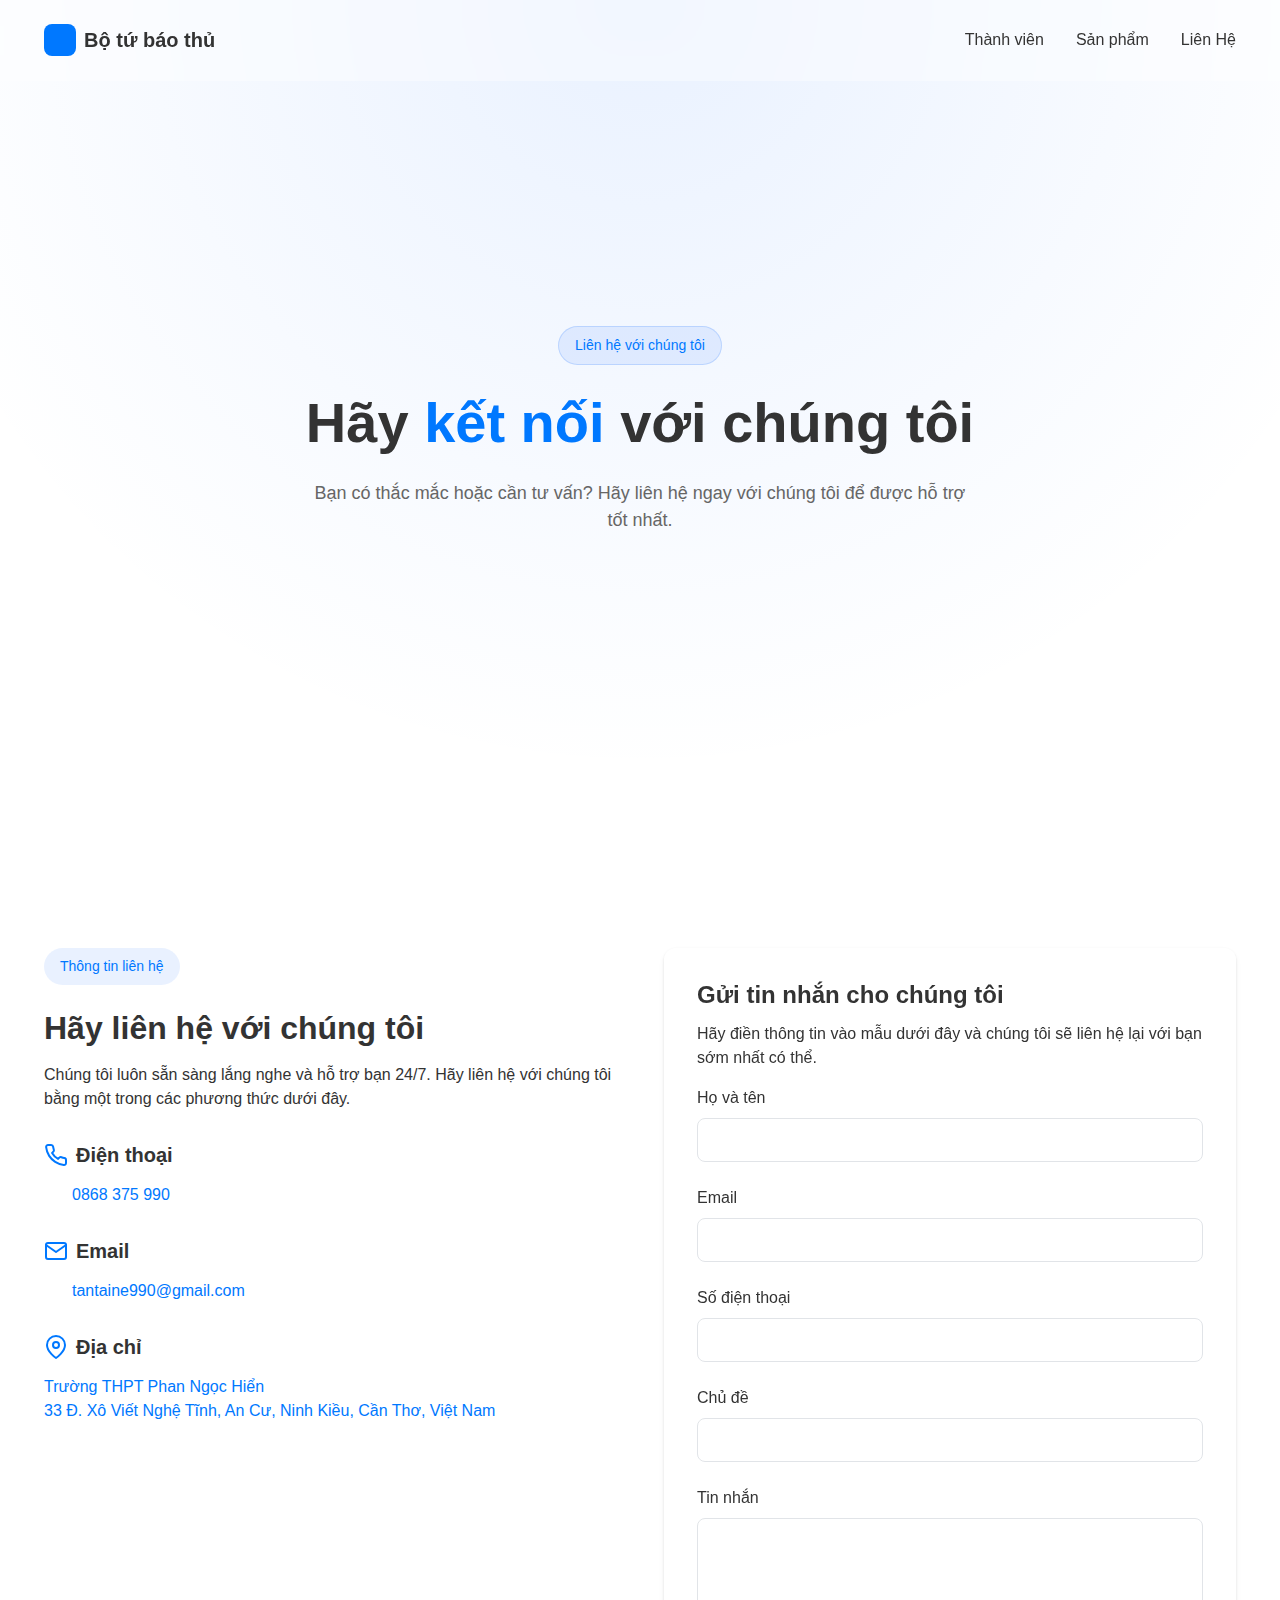
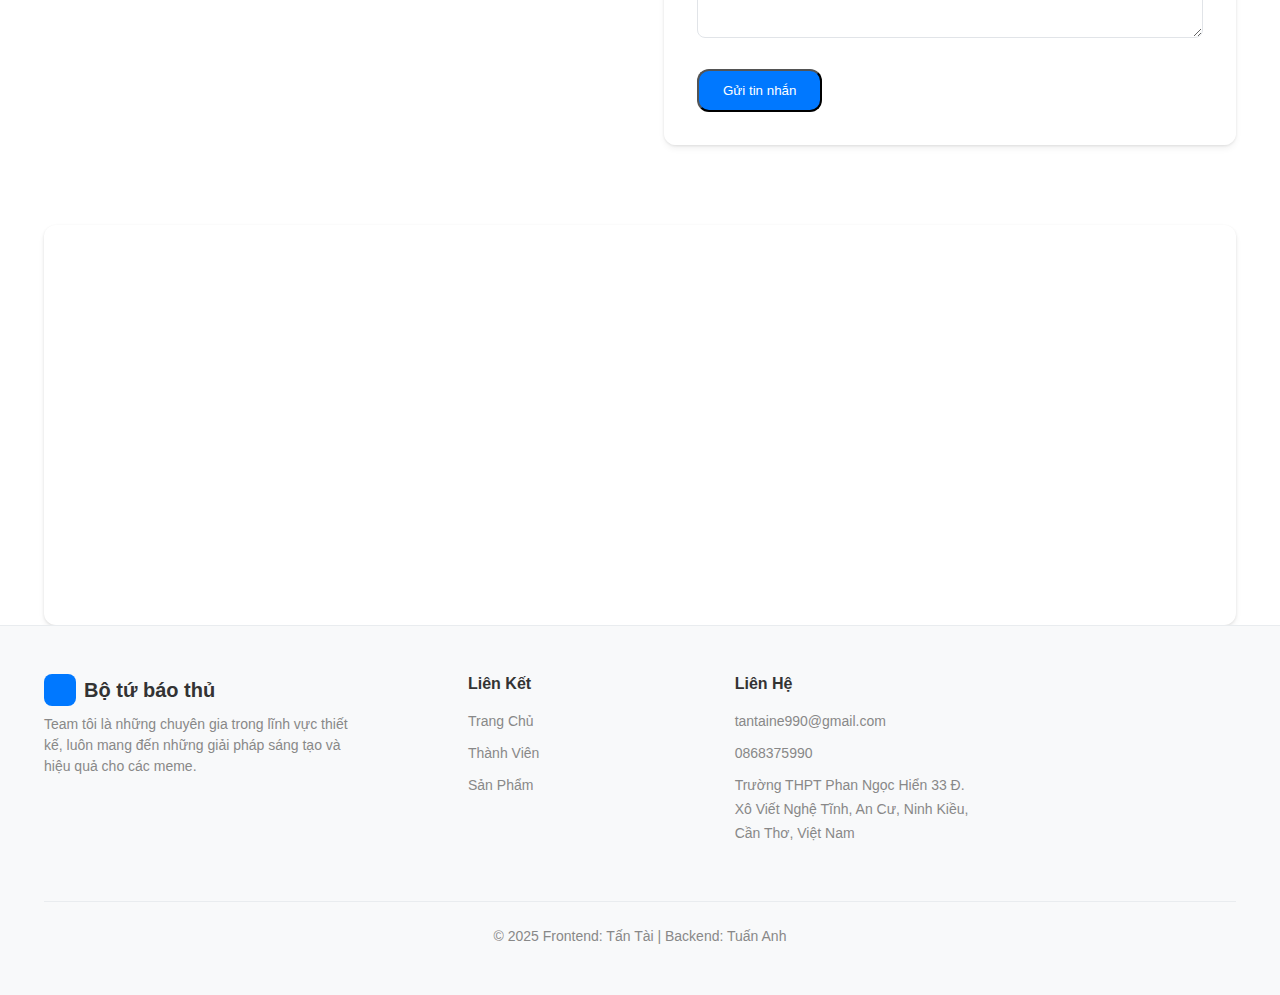
==== lienhe.html @ c85b0a03 "init project" ====
<!DOCTYPE html>
<html lang="vi">
  <head>
    <meta charset="UTF-8" />
    <meta name="viewport" content="width=device-width, initial-scale=1.0" />
    <title>Liên Hệ</title>
    <link rel="stylesheet" href="./assets/css/style.css" />
    <style>
      /* Additional styles specific to contact page */
      .contact-container {
        display: grid;
        grid-template-columns: 1fr;
        gap: 3rem;
        margin: 3rem 0 5rem;
      }
      
      .contact-info {
        animation: fadeInLeft 0.7s ease-out forwards;
      }
      
      .contact-badge {
        display: inline-block;
        padding: 0.5rem 1rem;
        background-color: rgba(41, 121, 255, 0.1);
        color: var(--primary);
        border-radius: 9999px;
        font-size: 0.875rem;
        font-weight: 500;
        margin-bottom: 1.5rem;
      }
      
      .contact-info h2 {
        font-size: 2rem;
        margin-bottom: 1rem;
      }
      
      .contact-method {
        margin-top: 2rem;
      }
      
      .contact-method h3 {
        font-size: 1.25rem;
        margin-bottom: 1rem;
        display: flex;
        align-items: center;
        gap: 0.5rem;
      }
      
      .contact-method svg {
        color: var(--primary);
      }
      
      .contact-method p {
        margin-left: 1.75rem;
      }
      
      .contact-method a {
        color: var(--primary);
      }
      
      .contact-method a:hover {
        text-decoration: underline;
      }
      
      .contact-form {
        background-color: rgba(255, 255, 255, 0.6);
        backdrop-filter: blur(10px);
        border: 1px solid rgba(255, 255, 255, 0.3);
        border-radius: var(--radius);
        padding: 2rem;
        box-shadow: var(--shadow);
        animation: fadeInRight 0.7s ease-out forwards;
      }
      
      .form-group {
        margin-bottom: 1.5rem;
      }
      
      .form-label {
        display: block;
        margin-bottom: 0.5rem;
        font-weight: 500;
      }
      
      .form-control {
        width: 100%;
        padding: 0.75rem 1rem;
        border: 1px solid var(--border);
        border-radius: 0.5rem;
        font-family: inherit;
        font-size: 1rem;
        transition: var(--transition);
      }
      
      .form-control:focus {
        outline: none;
        border-color: var(--primary);
        box-shadow: 0 0 0 3px rgba(0, 120, 255, 0.2);
      }
      
      textarea.form-control {
        min-height: 120px;
        resize: vertical;
      }
      
      .map-container {
        margin-top: 5rem;
        border-radius: var(--radius);
        overflow: hidden;
        box-shadow: var(--shadow);
        height: 400px;
        animation: fadeIn 0.7s ease-out forwards;
      }
      
      .map-container iframe {
        width: 100%;
        height: 100%;
        border: 0;
      }
      
      @media (min-width: 768px) {
        .contact-container {
          grid-template-columns: repeat(2, 1fr);
        }
      }
    </style>
  </head>

  <body>
    <header class="header">
      <div class="container">
        <a href="index.html" class="logo">
          <div class="logo-icon"></div>
          <h1>Bộ tứ báo thủ</h1>
        </a>
        
        <nav class="main-nav">
          <a href="index.html#team">Thành viên</a>
          <a href="sanpham.html">Sản phẩm</a>
          <a href="lienhe.html" class="active">Liên Hệ</a>
        </nav>
      </div>
    </header>

    <main>
      <!-- Hero Banner -->
      <div class="hero-section product-hero">
        <div class="hero-background"></div>
        <div class="hero-content">
          <span class="hero-badge">Liên hệ với chúng tôi</span>
          <h1>Hãy <span>kết nối</span> với chúng tôi</h1>
          <p>
            Bạn có thắc mắc hoặc cần tư vấn? Hãy liên hệ ngay với chúng tôi để được hỗ trợ tốt nhất.
          </p>
        </div>
      </div>

      <div class="container">
        <div class="contact-container">
          <div class="contact-info">
            <span class="contact-badge">Thông tin liên hệ</span>
            <h2>Hãy liên hệ với chúng tôi</h2>
            <p>
              Chúng tôi luôn sẵn sàng lắng nghe và hỗ trợ bạn 24/7. Hãy liên hệ với chúng tôi bằng một trong các phương thức dưới đây.
            </p>
            
            <div class="contact-method">
              <h3>
                <svg xmlns="http://www.w3.org/2000/svg" width="24" height="24" viewBox="0 0 24 24" fill="none" stroke="currentColor" stroke-width="2" stroke-linecap="round" stroke-linejoin="round">
                  <path d="M22 16.92v3a2 2 0 0 1-2.18 2 19.79 19.79 0 0 1-8.63-3.07 19.5 19.5 0 0 1-6-6 19.79 19.79 0 0 1-3.07-8.67A2 2 0 0 1 4.11 2h3a2 2 0 0 1 2 1.72 12.84 12.84 0 0 0 .7 2.81 2 2 0 0 1-.45 2.11L8.09 9.91a16 16 0 0 0 6 6l1.27-1.27a2 2 0 0 1 2.11-.45 12.84 12.84 0 0 0 2.81.7A2 2 0 0 1 22 16.92z"></path>
                </svg>
                Điện thoại
              </h3>
              <p><a href="tel:0868375990">0868 375 990</a></p>
            </div>
            
            <div class="contact-method">
              <h3>
                <svg xmlns="http://www.w3.org/2000/svg" width="24" height="24" viewBox="0 0 24 24" fill="none" stroke="currentColor" stroke-width="2" stroke-linecap="round" stroke-linejoin="round">
                  <path d="M4 4h16c1.1 0 2 .9 2 2v12c0 1.1-.9 2-2 2H4c-1.1 0-2-.9-2-2V6c0-1.1.9-2 2-2z"></path>
                  <polyline points="22,6 12,13 2,6"></polyline>
                </svg>
                Email
              </h3>
              <p><a href="mailto:tantaine990@gmail.com">tantaine990@gmail.com</a></p>
            </div>
            
            <div class="contact-method">
              <h3>
                <svg xmlns="http://www.w3.org/2000/svg" width="24" height="24" viewBox="0 0 24 24" fill="none" stroke="currentColor" stroke-width="2" stroke-linecap="round" stroke-linejoin="round">
                  <path d="M21 10c0 7-9 13-9 13s-9-6-9-13a9 9 0 0 1 18 0z"></path>
                  <circle cx="12" cy="10" r="3"></circle>
                </svg>
                Địa chỉ
              </h3>
              <a href="https://maps.app.goo.gl/htTvH6KzcSG7DcT38">Trường THPT Phan Ngọc Hiển<br>33 Đ. Xô Viết Nghệ Tĩnh, An Cư, Ninh Kiều, Cần Thơ, Việt Nam</a>
            </div>
          </div>
          
          <div class="contact-form">
            <h3>Gửi tin nhắn cho chúng tôi</h3>
            <p>Hãy điền thông tin vào mẫu dưới đây và chúng tôi sẽ liên hệ lại với bạn sớm nhất có thể.</p>
            
            <form id="contactForm">
              <div class="form-group">
                <label for="name" class="form-label">Họ và tên</label>
                <input type="text" id="name" class="form-control" required>
              </div>
              
              <div class="form-group">
                <label for="email" class="form-label">Email</label>
                <input type="email" id="email" class="form-control" required>
              </div>
              
              <div class="form-group">
                <label for="phone" class="form-label">Số điện thoại</label>
                <input type="tel" id="phone" class="form-control">
              </div>
              
              <div class="form-group">
                <label for="subject" class="form-label">Chủ đề</label>
                <input type="text" id="subject" class="form-control" required>
              </div>
              
              <div class="form-group">
                <label for="message" class="form-label">Tin nhắn</label>
                <textarea id="message" class="form-control" required></textarea>
              </div>
              
              <button type="submit" class="btn btn-primary">Gửi tin nhắn</button>
            </form>
          </div>
        </div>
        
        <!-- Google Map -->
        <div class="map-container">
          <iframe src="https://www.google.com/maps/embed?pb=!1m18!1m12!1m3!1d679.0111985093492!2d105.7837264150163!3d10.038623723528799!2m3!1f0!2f0!3f0!3m2!1i1024!2i768!4f13.1!3m3!1m2!1s0x31a062a7493c93a1%3A0xdb29af2cce5ad114!2zVHLGsOG7nW5nIFRIUFQgUGhhbiBOZ-G7jWMgSGnhu4Nu!5e1!3m2!1svi!2s!4v1727265710200!5m2!1svi!2s" allowfullscreen="" loading="lazy" referrerpolicy="no-referrer-when-downgrade"></iframe>
        </div>
      </div>
    </main>

    <footer class="footer">
      <div class="container">
        <div class="footer-content">
          <div class="footer-info">
            <div class="logo">
              <div class="logo-icon"></div>
              <h2>Bộ tứ báo thủ</h2>
            </div>
            <p>
              Team tôi là những chuyên gia trong lĩnh vực thiết kế, luôn mang đến những giải pháp sáng tạo và hiệu quả cho các meme.
            </p>
          </div>
          
          <div class="footer-links">
            <div class="link-group">
              <h3>Liên Kết</h3>
              <ul>
                <li><a href="index.html">Trang Chủ</a></li>
                <li><a href="index.html#team">Thành Viên</a></li>
                <li><a href="sanpham.html">Sản Phẩm</a></li>
              </ul>
            </div>
            
            <div class="link-group">
              <h3>Liên Hệ</h3>
              <ul>
                <li><a href="mailto:tantaine990@gmail.com">tantaine990@gmail.com</a></li>
                <li><a href="tel:0868375990">0868375990</a></li>
                <li><a href="https://maps.app.goo.gl/wfL9CZ7Xozb7EDoV8">Trường THPT Phan Ngọc Hiển
                    33 Đ. Xô Viết Nghệ Tĩnh, An Cư, Ninh Kiều, Cần Thơ, Việt Nam</a></li>
              </ul>
            </div>
          </div>
        </div>
        
        <div class="footer-bottom">
            <p>© <span id="current-year">2025</span> Frontend: Tấn Tài | Backend: Tuấn Anh</p>
          </div>
        </div>
    </footer>
  </body>
</html>
---- assets/css/style.css ----
/* Base styles and variables */
:root {
    --primary: #0078ff;
    --primary-hover: #0056cc;
    --secondary: #f0f4f8;
    --text: #333333;
    --text-light: #666666;
    --text-muted: #888888;
    --white: #ffffff;
    --gray-100: #f8f9fa;
    --gray-200: #e9ecef;
    --gray-300: #dee2e6;
    --border: #e1e4e8;
    --radius: 12px;
    --transition: all 0.3s ease;
    --shadow: 0 4px 6px rgba(0, 0, 0, 0.05), 0 1px 3px rgba(0, 0, 0, 0.1);
    --shadow-lg: 0 10px 15px -3px rgba(0, 0, 0, 0.1), 0 4px 6px -2px rgba(0, 0, 0, 0.05);
  }
  
  * {
    margin: 0;
    padding: 0;
    box-sizing: border-box;
  }
  
  html {
    scroll-behavior: smooth;
  }
  
  body {
    font-family: 'Inter', sans-serif;
    font-size: 16px;
    line-height: 1.5;
    color: var(--text);
    background-color: white;
    overflow-x: hidden;
  }
  
  .container {
    width: 100%;
    max-width: 1240px;
    margin: 0 auto;
    padding: 0 24px;
  }
  
  /* Typography */
  h1, h2, h3, h4, h5, h6 {
    margin-bottom: 0.5em;
    font-weight: 600;
    line-height: 1.2;
  }
  
  h1 {
    font-size: 2.5rem;
  }
  
  h2 {
    font-size: 2rem;
  }
  
  h3 {
    font-size: 1.5rem;
  }
  
  p {
    margin-bottom: 1rem;
  }
  
  a {
    color: inherit;
    text-decoration: none;
    transition: var(--transition);
  }
  
  /* Buttons */
  .btn {
    display: inline-block;
    padding: 0.75rem 1.5rem;
    font-weight: 500;
    text-align: center;
    border-radius: var(--radius);
    cursor: pointer;
    transition: var(--transition);
  }
  
  .btn-primary {
    background-color: var(--primary);
    color: var(--white);
  }
  
  .btn-primary:hover {
    background-color: var(--primary-hover);
  }
  
  .btn-secondary {
    background-color: var(--white);
    color: var(--text);
    border: 1px solid var(--border);
  }
  
  .btn-secondary:hover {
    background-color: var(--secondary);
  }
  
  /* Header */
  .header {
    position: fixed;
    top: 0;
    left: 0;
    right: 0;
    padding: 1.5rem 0;
    z-index: 100;
    transition: var(--transition);
    background-color: rgba(255, 255, 255, 0.4);
    backdrop-filter: blur(10px);
    border-bottom: 1px solid transparent;
  }
  
  .header.scrolled {
    padding: 1rem 0;
    background-color: rgba(255, 255, 255, 0.85);
    backdrop-filter: blur(10px);
    border-bottom: 1px solid var(--border);
    box-shadow: var(--shadow);
  }
  
  .header .container {
    display: flex;
    align-items: center;
    justify-content: space-between;
  }
  
  .logo {
    display: flex;
    align-items: center;
    gap: 0.5rem;
  }
  
  .logo-icon {
    width: 2rem;
    height: 2rem;
    background-color: var(--primary);
    border-radius: 8px;
    transition: var(--transition);
  }

  .logo:hover .logo-icon {
    transform: rotate(12deg);
  }
  
  .logo h1, .logo h2 {
    font-weight: 600;
    margin-bottom: 0;
    font-size: 1.25rem;
  }
  
  .main-nav {
    display: none;
  }
  
  @media (min-width: 768px) {
    .main-nav {
      display: flex;
      gap: 2rem;
    }
    
    .main-nav a {
      font-weight: 500;
    }
    
    .main-nav a:hover {
      color: var(--primary);
    }
  }
  
  /* Hero Section */
  .hero-section {
    min-height: 100vh;
    display: flex;
    align-items: center;
    justify-content: center;
    padding: 6rem 0;
    position: relative;
    overflow: hidden;
  }
  
  .hero-background {
    position: absolute;
    inset: 0;
    z-index: -1;
    background-image: radial-gradient(circle at top, rgba(41,121,255,0.1), transparent 70%);
  }
  
  .hero-content {
    max-width: 800px;
    text-align: center;
    padding: 0 1.5rem;
    animation: fadeIn 1s ease-out forwards;
  }
  
  .hero-badge {
    display: inline-block;
    margin-bottom: 1.5rem;
    padding: 0.5rem 1rem;
    background-color: rgba(41, 121, 255, 0.1);
    color: var(--primary);
    border-radius: 9999px;
    font-size: 0.875rem;
    font-weight: 500;
    border: 1px solid rgba(41, 121, 255, 0.2);
  }
  
  .hero-content h1 {
    font-size: 2.5rem;
    margin-bottom: 1.5rem;
    line-height: 1.2;
  }
  
  .hero-content h1 span {
    color: var(--primary);
  }
  
  .hero-content p {
    font-size: 1.125rem;
    color: var(--text-light);
    margin-bottom: 2.5rem;
    max-width: 42rem;
    margin-left: auto;
    margin-right: auto;
  }
  
  .hero-buttons {
    display: flex;
    flex-direction: column;
    gap: 1rem;
    justify-content: center;
    margin-top: 2rem;
  }
  
  .scroll-arrow {
    position: absolute;
    bottom: 2.5rem;
    left: 50%;
    transform: translateX(-50%);
    animation: bounce 2s infinite;
  }
  
  .arrow-icon {
    width: 2.5rem;
    height: 2.5rem;
    display: flex;
    align-items: center;
    justify-content: center;
    border-radius: 9999px;
    background-color: rgba(255, 255, 255, 0.4);
    backdrop-filter: blur(10px);
    border: 1px solid rgba(255, 255, 255, 0.3);
  }
  
  @media (min-width: 640px) {
    .hero-content h1 {
      font-size: 3.5rem;
    }
    
    .hero-buttons {
      flex-direction: row;
      justify-content: center;
    }
  }
  
  /* Team Section */
  .team-section {
    padding: 5rem 0;
    background-color: var(--white);
  }
  
  .section-header {
    text-align: center;
    margin-bottom: 4rem;
    animation: fadeIn 0.7s ease-out forwards;
  }
  
  .section-header h2 {
    font-size: 2.5rem;
    margin-bottom: 1rem;
  }
  
  .section-header p {
    color: var(--text-light);
    max-width: 36rem;
    margin-left: auto;
    margin-right: auto;
  }
  
  .team-grid {
    display: grid;
    grid-template-columns: 1fr;
    gap: 2rem;
  }
  
  .member-card {
    border-radius: var(--radius);
    overflow: hidden;
    background-color: rgba(255, 255, 255, 0.4);
    backdrop-filter: blur(10px);
    border: 1px solid rgba(255, 255, 255, 0.3);
    box-shadow: var(--shadow);
    transition: var(--transition);
    animation: fadeIn 0.7s ease-out forwards;
    animation-delay: calc(var(--index, 0) * 100ms);
    opacity: 0;
  }
  
  .member-card:nth-child(1) { --index: 1; }
  .member-card:nth-child(2) { --index: 2; }
  .member-card:nth-child(3) { --index: 3; }
  .member-card:nth-child(4) { --index: 4; }
  
  .member-card:hover {
    transform: translateY(-5px) scale(1.01);
    box-shadow: var(--shadow-lg);
    background-color: rgba(255, 255, 255, 0.6);
  }
  
  .member-image {
    aspect-ratio: 4/5;
    overflow: hidden;
  }
  
  .member-image img {
    width: 100%;
    height: 100%;
    object-fit: cover;
    transition: transform 0.5s ease;
  }
  
  .member-card:hover .member-image img {
    transform: scale(1.05);
  }
  
  .member-info {
    padding: 1.5rem;
  }
  
  .member-info h3 {
    font-size: 1.25rem;
    margin-top: 0.5rem;
    margin-bottom: 0.25rem;
  }
  
  .member-position {
    font-size: 0.875rem;
    text-transform: uppercase;
    color: var(--primary);
    font-weight: 500;
    margin-bottom: 0.75rem;
  }
  
  .member-bio {
    font-size: 0.875rem;
    color: var(--text-light);
    line-height: 1.6;
  }
  
  .mobile-nav {
    display: flex;
    justify-content: center;
    gap: 0.5rem;
    margin-top: 2rem;
  }
  
  .mobile-nav button {
    width: 0.5rem;
    height: 0.5rem;
    border-radius: 50%;
    background-color: var(--gray-300);
    border: none;
    cursor: pointer;
    transition: var(--transition);
  }
  
  .mobile-nav button.active {
    width: 1rem;
    border-radius: 9999px;
    background-color: var(--primary);
  }
  
  @media (min-width: 768px) {
    .team-grid {
      grid-template-columns: repeat(2, 1fr);
    }
    
    .mobile-nav {
      display: none;
    }
  }
  
  @media (min-width: 1024px) {
    .team-grid {
      grid-template-columns: repeat(4, 1fr);
    }
  }
  
  /* Footer */
  .footer {
    background-color: var(--gray-100);
    padding: 3rem 0;
    border-top: 1px solid var(--gray-200);
  }
  
  .footer-content {
    display: grid;
    grid-template-columns: 1fr;
    gap: 2.5rem;
  }
  
  .footer-info {
    max-width: 20rem;
  }
  
  .footer-info p {
    color: var(--text-muted);
    font-size: 0.875rem;
    margin-top: 0.5rem;
  }
  
  .footer-links {
    display: grid;
    grid-template-columns: repeat(2, 1fr);
    gap: 2rem;
  }
  
  .link-group h3 {
    font-size: 1rem;
    margin-bottom: 1rem;
  }
  
  .link-group ul {
    list-style: none;
  }
  
  .link-group li {
    margin-bottom: 0.5rem;
  }
  
  .link-group a {
    color: var(--text-muted);
    font-size: 0.875rem;
  }
  
  .link-group a:hover {
    color: var(--primary);
  }
  
  .footer-bottom {
    margin-top: 3rem;
    padding-top: 1.5rem;
    border-top: 1px solid var(--gray-200);
    text-align: center;
  }
  
  .footer-bottom p {
    color: var(--text-muted);
    font-size: 0.875rem;
    margin-bottom: 0;
  }
  
  @media (min-width: 768px) {
    .footer-content {
      grid-template-columns: 1fr 2fr;
    }
    
    .footer-links {
      grid-template-columns: repeat(3, 1fr);
    }
  }
  
  /* Animations */
  @keyframes fadeIn {
    from {
      opacity: 0;
      transform: translateY(10px);
    }
    to {
      opacity: 1;
      transform: translateY(0);
    }
  }
  
  @keyframes bounce {
    0%, 20%, 50%, 80%, 100% {
      transform: translateY(0) translateX(-50%);
    }
    40% {
      transform: translateY(-20px) translateX(-50%);
    }
    60% {
      transform: translateY(-10px) translateX(-50%);
    }
  }
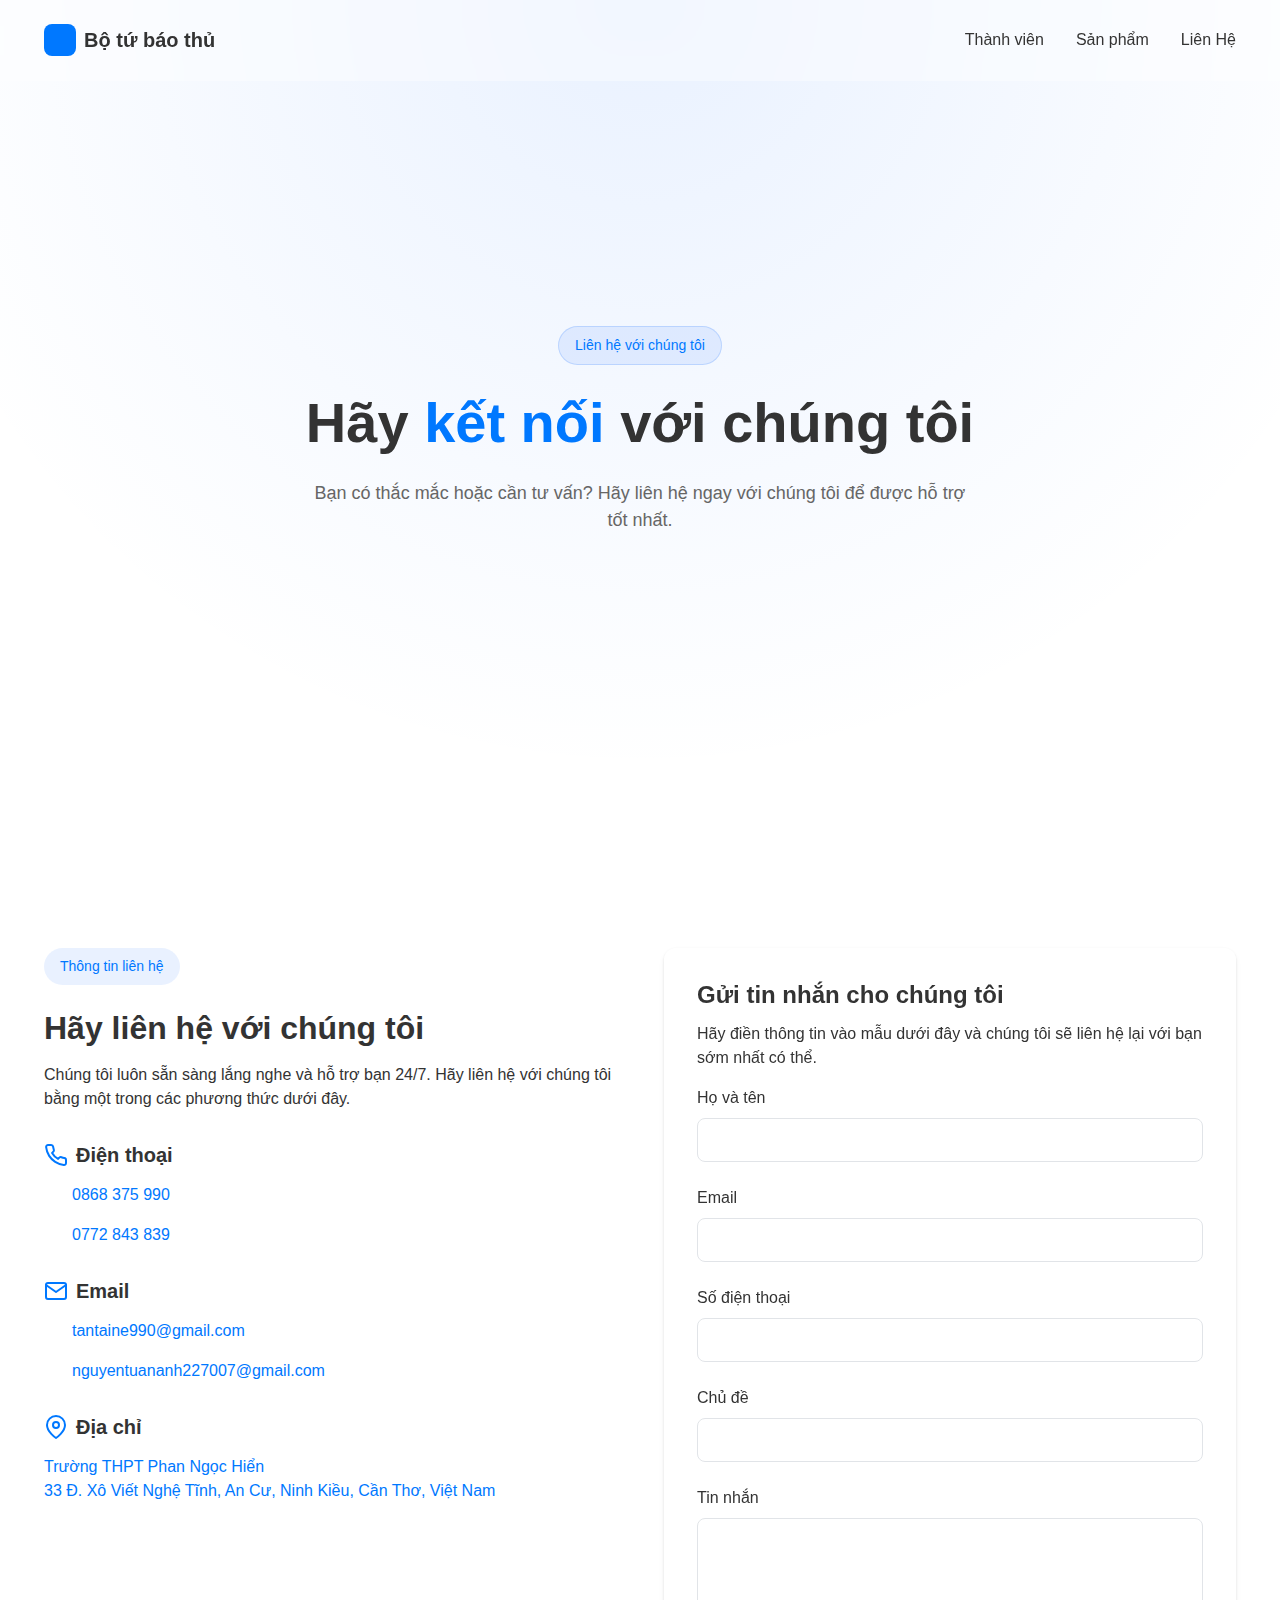
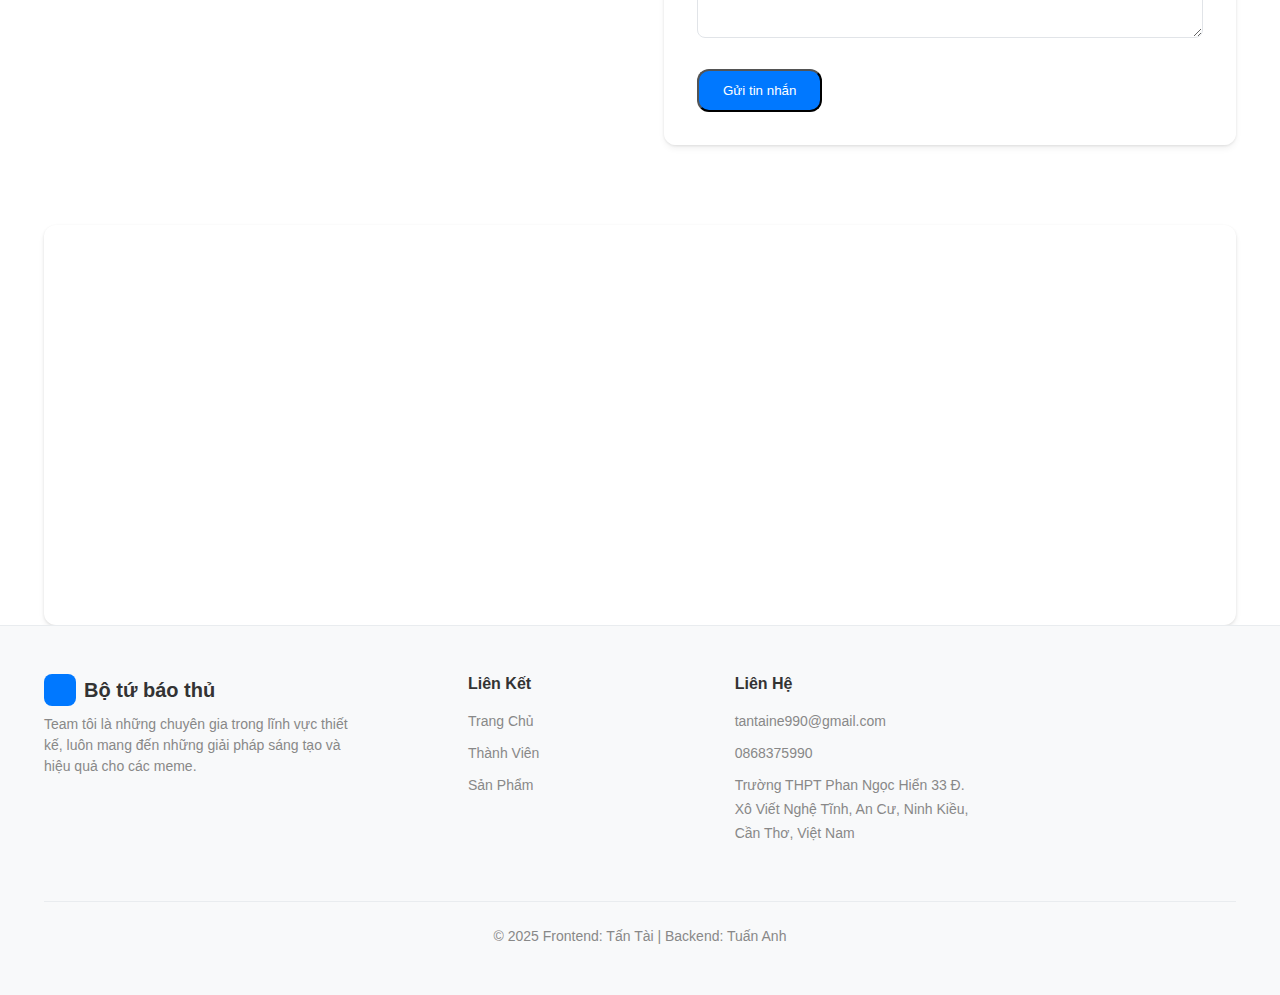
==== commit 3e02b147: "add some icon" ====
--- a/lienhe.html
+++ b/lienhe.html
@@ -1,283 +1,314 @@
 <!DOCTYPE html>
 <html lang="vi">
-  <head>
-    <meta charset="UTF-8" />
-    <meta name="viewport" content="width=device-width, initial-scale=1.0" />
-    <title>Liên Hệ</title>
-    <link rel="stylesheet" href="./assets/css/style.css" />
-    <style>
-      /* Additional styles specific to contact page */
+
+<head>
+  <meta charset="UTF-8" />
+  <meta name="viewport" content="width=device-width, initial-scale=1.0" />
+  <title>Liên Hệ</title>
+  <link rel="apple-touch-icon" sizes="57x57" href="./assets/main icon/apple-icon-57x57.png">
+  <link rel="apple-touch-icon" sizes="60x60" href="./assets/main icon/apple-icon-60x60.png">
+  <link rel="apple-touch-icon" sizes="72x72" href="./assets/main icon/apple-icon-72x72.png">
+  <link rel="apple-touch-icon" sizes="76x76" href="./assets/main icon/apple-icon-76x76.png">
+  <link rel="apple-touch-icon" sizes="114x114" href="./assets/main icon/apple-icon-114x114.png">
+  <link rel="apple-touch-icon" sizes="120x120" href="./assets/main icon/apple-icon-120x120.png">
+  <link rel="apple-touch-icon" sizes="144x144" href="./assets/main icon/apple-icon-144x144.png">
+  <link rel="apple-touch-icon" sizes="152x152" href="./assets/main icon/apple-icon-152x152.png">
+  <link rel="apple-touch-icon" sizes="180x180" href="./assets/main icon/apple-icon-180x180.png">
+  <link rel="icon" type="image/png" sizes="192x192" href="./assets/main icon/android-icon-192x192.png">
+  <link rel="icon" type="image/png" sizes="32x32" href="./assets/main icon/favicon-32x32.png">
+  <link rel="icon" type="image/png" sizes="96x96" href="./assets/main icon/favicon-96x96.png">
+  <link rel="icon" type="image/png" sizes="16x16" href="./assets/main icon/favicon-16x16.png">
+  <link rel="manifest" href="./assets/main icon/manifest.json">
+  <meta name="msapplication-TileColor" content="#ffffff">
+  <meta name="msapplication-TileImage" content="/ms-icon-144x144.png">
+  <meta name="theme-color" content="#ffffff">
+  <link rel="stylesheet" href="./assets/css/style.css" />
+  <style>
+    /* Additional styles specific to contact page */
+    .contact-container {
+      display: grid;
+      grid-template-columns: 1fr;
+      gap: 3rem;
+      margin: 3rem 0 5rem;
+    }
+
+    .contact-info {
+      animation: fadeInLeft 0.7s ease-out forwards;
+    }
+
+    .contact-badge {
+      display: inline-block;
+      padding: 0.5rem 1rem;
+      background-color: rgba(41, 121, 255, 0.1);
+      color: var(--primary);
+      border-radius: 9999px;
+      font-size: 0.875rem;
+      font-weight: 500;
+      margin-bottom: 1.5rem;
+    }
+
+    .contact-info h2 {
+      font-size: 2rem;
+      margin-bottom: 1rem;
+    }
+
+    .contact-method {
+      margin-top: 2rem;
+    }
+
+    .contact-method h3 {
+      font-size: 1.25rem;
+      margin-bottom: 1rem;
+      display: flex;
+      align-items: center;
+      gap: 0.5rem;
+    }
+
+    .contact-method svg {
+      color: var(--primary);
+    }
+
+    .contact-method p {
+      margin-left: 1.75rem;
+    }
+
+    .contact-method a {
+      color: var(--primary);
+    }
+
+    .contact-method a:hover {
+      text-decoration: underline;
+    }
+
+    .contact-form {
+      background-color: rgba(255, 255, 255, 0.6);
+      backdrop-filter: blur(10px);
+      border: 1px solid rgba(255, 255, 255, 0.3);
+      border-radius: var(--radius);
+      padding: 2rem;
+      box-shadow: var(--shadow);
+      animation: fadeInRight 0.7s ease-out forwards;
+    }
+
+    .form-group {
+      margin-bottom: 1.5rem;
+    }
+
+    .form-label {
+      display: block;
+      margin-bottom: 0.5rem;
+      font-weight: 500;
+    }
+
+    .form-control {
+      width: 100%;
+      padding: 0.75rem 1rem;
+      border: 1px solid var(--border);
+      border-radius: 0.5rem;
+      font-family: inherit;
+      font-size: 1rem;
+      transition: var(--transition);
+    }
+
+    .form-control:focus {
+      outline: none;
+      border-color: var(--primary);
+      box-shadow: 0 0 0 3px rgba(0, 120, 255, 0.2);
+    }
+
+    textarea.form-control {
+      min-height: 120px;
+      resize: vertical;
+    }
+
+    .map-container {
+      margin-top: 5rem;
+      border-radius: var(--radius);
+      overflow: hidden;
+      box-shadow: var(--shadow);
+      height: 400px;
+      animation: fadeIn 0.7s ease-out forwards;
+    }
+
+    .map-container iframe {
+      width: 100%;
+      height: 100%;
+      border: 0;
+    }
+
+    @media (min-width: 768px) {
       .contact-container {
-        display: grid;
-        grid-template-columns: 1fr;
-        gap: 3rem;
-        margin: 3rem 0 5rem;
+        grid-template-columns: repeat(2, 1fr);
       }
-      
-      .contact-info {
-        animation: fadeInLeft 0.7s ease-out forwards;
-      }
-      
-      .contact-badge {
-        display: inline-block;
-        padding: 0.5rem 1rem;
-        background-color: rgba(41, 121, 255, 0.1);
-        color: var(--primary);
-        border-radius: 9999px;
-        font-size: 0.875rem;
-        font-weight: 500;
-        margin-bottom: 1.5rem;
-      }
-      
-      .contact-info h2 {
-        font-size: 2rem;
-        margin-bottom: 1rem;
-      }
-      
-      .contact-method {
-        margin-top: 2rem;
-      }
-      
-      .contact-method h3 {
-        font-size: 1.25rem;
-        margin-bottom: 1rem;
-        display: flex;
-        align-items: center;
-        gap: 0.5rem;
-      }
-      
-      .contact-method svg {
-        color: var(--primary);
-      }
-      
-      .contact-method p {
-        margin-left: 1.75rem;
-      }
-      
-      .contact-method a {
-        color: var(--primary);
-      }
-      
-      .contact-method a:hover {
-        text-decoration: underline;
-      }
-      
-      .contact-form {
-        background-color: rgba(255, 255, 255, 0.6);
-        backdrop-filter: blur(10px);
-        border: 1px solid rgba(255, 255, 255, 0.3);
-        border-radius: var(--radius);
-        padding: 2rem;
-        box-shadow: var(--shadow);
-        animation: fadeInRight 0.7s ease-out forwards;
-      }
-      
-      .form-group {
-        margin-bottom: 1.5rem;
-      }
-      
-      .form-label {
-        display: block;
-        margin-bottom: 0.5rem;
-        font-weight: 500;
-      }
-      
-      .form-control {
-        width: 100%;
-        padding: 0.75rem 1rem;
-        border: 1px solid var(--border);
-        border-radius: 0.5rem;
-        font-family: inherit;
-        font-size: 1rem;
-        transition: var(--transition);
-      }
-      
-      .form-control:focus {
-        outline: none;
-        border-color: var(--primary);
-        box-shadow: 0 0 0 3px rgba(0, 120, 255, 0.2);
-      }
-      
-      textarea.form-control {
-        min-height: 120px;
-        resize: vertical;
-      }
-      
-      .map-container {
-        margin-top: 5rem;
-        border-radius: var(--radius);
-        overflow: hidden;
-        box-shadow: var(--shadow);
-        height: 400px;
-        animation: fadeIn 0.7s ease-out forwards;
-      }
-      
-      .map-container iframe {
-        width: 100%;
-        height: 100%;
-        border: 0;
-      }
-      
-      @media (min-width: 768px) {
-        .contact-container {
-          grid-template-columns: repeat(2, 1fr);
-        }
-      }
-    </style>
-  </head>
-
-  <body>
-    <header class="header">
-      <div class="container">
-        <a href="index.html" class="logo">
-          <div class="logo-icon"></div>
-          <h1>Bộ tứ báo thủ</h1>
-        </a>
-        
-        <nav class="main-nav">
-          <a href="index.html#team">Thành viên</a>
-          <a href="sanpham.html">Sản phẩm</a>
-          <a href="lienhe.html" class="active">Liên Hệ</a>
-        </nav>
-      </div>
-    </header>
-
-    <main>
-      <!-- Hero Banner -->
-      <div class="hero-section product-hero">
-        <div class="hero-background"></div>
-        <div class="hero-content">
-          <span class="hero-badge">Liên hệ với chúng tôi</span>
-          <h1>Hãy <span>kết nối</span> với chúng tôi</h1>
+    }
+  </style>
+</head>
+
+<body>
+  <header class="header">
+    <div class="container">
+      <a href="index.html" class="logo">
+        <div class="logo-icon"></div>
+        <h1>Bộ tứ báo thủ</h1>
+      </a>
+
+      <nav class="main-nav">
+        <a href="index.html#team">Thành viên</a>
+        <a href="sanpham.html">Sản phẩm</a>
+        <a href="lienhe.html" class="active">Liên Hệ</a>
+      </nav>
+    </div>
+  </header>
+
+  <main>
+    <!-- Hero Banner -->
+    <div class="hero-section product-hero">
+      <div class="hero-background"></div>
+      <div class="hero-content">
+        <span class="hero-badge">Liên hệ với chúng tôi</span>
+        <h1>Hãy <span>kết nối</span> với chúng tôi</h1>
+        <p>
+          Bạn có thắc mắc hoặc cần tư vấn? Hãy liên hệ ngay với chúng tôi để được hỗ trợ tốt nhất.
+        </p>
+      </div>
+    </div>
+
+    <div class="container">
+      <div class="contact-container">
+        <div class="contact-info">
+          <span class="contact-badge">Thông tin liên hệ</span>
+          <h2>Hãy liên hệ với chúng tôi</h2>
           <p>
-            Bạn có thắc mắc hoặc cần tư vấn? Hãy liên hệ ngay với chúng tôi để được hỗ trợ tốt nhất.
+            Chúng tôi luôn sẵn sàng lắng nghe và hỗ trợ bạn 24/7. Hãy liên hệ với chúng tôi bằng một trong các phương
+            thức dưới đây.
+          </p>
+
+          <div class="contact-method">
+            <h3>
+              <svg xmlns="http://www.w3.org/2000/svg" width="24" height="24" viewBox="0 0 24 24" fill="none"
+                stroke="currentColor" stroke-width="2" stroke-linecap="round" stroke-linejoin="round">
+                <path
+                  d="M22 16.92v3a2 2 0 0 1-2.18 2 19.79 19.79 0 0 1-8.63-3.07 19.5 19.5 0 0 1-6-6 19.79 19.79 0 0 1-3.07-8.67A2 2 0 0 1 4.11 2h3a2 2 0 0 1 2 1.72 12.84 12.84 0 0 0 .7 2.81 2 2 0 0 1-.45 2.11L8.09 9.91a16 16 0 0 0 6 6l1.27-1.27a2 2 0 0 1 2.11-.45 12.84 12.84 0 0 0 2.81.7A2 2 0 0 1 22 16.92z">
+                </path>
+              </svg>
+              Điện thoại
+            </h3>
+            <p><a href="tel:0868375990">0868 375 990</a></p>
+            <p><a href="tel:0772843839">0772 843 839</a></p>
+          </div>
+
+          <div class="contact-method">
+            <h3>
+              <svg xmlns="http://www.w3.org/2000/svg" width="24" height="24" viewBox="0 0 24 24" fill="none"
+                stroke="currentColor" stroke-width="2" stroke-linecap="round" stroke-linejoin="round">
+                <path d="M4 4h16c1.1 0 2 .9 2 2v12c0 1.1-.9 2-2 2H4c-1.1 0-2-.9-2-2V6c0-1.1.9-2 2-2z"></path>
+                <polyline points="22,6 12,13 2,6"></polyline>
+              </svg>
+              Email
+            </h3>
+            <p><a href="mailto:tantaine990@gmail.com">tantaine990@gmail.com</a></p>
+            <p><a href="mailto:nguyentuananh227007@gmail.com">nguyentuananh227007@gmail.com</a></p>
+          </div>
+
+          <div class="contact-method">
+            <h3>
+              <svg xmlns="http://www.w3.org/2000/svg" width="24" height="24" viewBox="0 0 24 24" fill="none"
+                stroke="currentColor" stroke-width="2" stroke-linecap="round" stroke-linejoin="round">
+                <path d="M21 10c0 7-9 13-9 13s-9-6-9-13a9 9 0 0 1 18 0z"></path>
+                <circle cx="12" cy="10" r="3"></circle>
+              </svg>
+              Địa chỉ
+            </h3>
+            <a href="https://maps.app.goo.gl/htTvH6KzcSG7DcT38">Trường THPT Phan Ngọc Hiển<br>33 Đ. Xô Viết Nghệ Tĩnh,
+              An Cư, Ninh Kiều, Cần Thơ, Việt Nam</a>
+          </div>
+        </div>
+
+        <div class="contact-form">
+          <h3>Gửi tin nhắn cho chúng tôi</h3>
+          <p>Hãy điền thông tin vào mẫu dưới đây và chúng tôi sẽ liên hệ lại với bạn sớm nhất có thể.</p>
+
+          <form id="contactForm">
+            <div class="form-group">
+              <label for="name" class="form-label">Họ và tên</label>
+              <input type="text" id="name" class="form-control" required>
+            </div>
+
+            <div class="form-group">
+              <label for="email" class="form-label">Email</label>
+              <input type="email" id="email" class="form-control" required>
+            </div>
+
+            <div class="form-group">
+              <label for="phone" class="form-label">Số điện thoại</label>
+              <input type="tel" id="phone" class="form-control">
+            </div>
+
+            <div class="form-group">
+              <label for="subject" class="form-label">Chủ đề</label>
+              <input type="text" id="subject" class="form-control" required>
+            </div>
+
+            <div class="form-group">
+              <label for="message" class="form-label">Tin nhắn</label>
+              <textarea id="message" class="form-control" required></textarea>
+            </div>
+
+            <button type="submit" class="btn btn-primary">Gửi tin nhắn</button>
+          </form>
+        </div>
+      </div>
+
+      <!-- Google Map -->
+      <div class="map-container">
+        <iframe
+          src="https://www.google.com/maps/embed?pb=!1m18!1m12!1m3!1d679.0111985093492!2d105.7837264150163!3d10.038623723528799!2m3!1f0!2f0!3f0!3m2!1i1024!2i768!4f13.1!3m3!1m2!1s0x31a062a7493c93a1%3A0xdb29af2cce5ad114!2zVHLGsOG7nW5nIFRIUFQgUGhhbiBOZ-G7jWMgSGnhu4Nu!5e1!3m2!1svi!2s!4v1727265710200!5m2!1svi!2s"
+          allowfullscreen="" loading="lazy" referrerpolicy="no-referrer-when-downgrade"></iframe>
+      </div>
+    </div>
+  </main>
+
+  <footer class="footer">
+    <div class="container">
+      <div class="footer-content">
+        <div class="footer-info">
+          <div class="logo">
+            <div class="logo-icon"></div>
+            <h2>Bộ tứ báo thủ</h2>
+          </div>
+          <p>
+            Team tôi là những chuyên gia trong lĩnh vực thiết kế, luôn mang đến những giải pháp sáng tạo và hiệu quả cho
+            các meme.
           </p>
         </div>
-      </div>
-
-      <div class="container">
-        <div class="contact-container">
-          <div class="contact-info">
-            <span class="contact-badge">Thông tin liên hệ</span>
-            <h2>Hãy liên hệ với chúng tôi</h2>
-            <p>
-              Chúng tôi luôn sẵn sàng lắng nghe và hỗ trợ bạn 24/7. Hãy liên hệ với chúng tôi bằng một trong các phương thức dưới đây.
-            </p>
-            
-            <div class="contact-method">
-              <h3>
-                <svg xmlns="http://www.w3.org/2000/svg" width="24" height="24" viewBox="0 0 24 24" fill="none" stroke="currentColor" stroke-width="2" stroke-linecap="round" stroke-linejoin="round">
-                  <path d="M22 16.92v3a2 2 0 0 1-2.18 2 19.79 19.79 0 0 1-8.63-3.07 19.5 19.5 0 0 1-6-6 19.79 19.79 0 0 1-3.07-8.67A2 2 0 0 1 4.11 2h3a2 2 0 0 1 2 1.72 12.84 12.84 0 0 0 .7 2.81 2 2 0 0 1-.45 2.11L8.09 9.91a16 16 0 0 0 6 6l1.27-1.27a2 2 0 0 1 2.11-.45 12.84 12.84 0 0 0 2.81.7A2 2 0 0 1 22 16.92z"></path>
-                </svg>
-                Điện thoại
-              </h3>
-              <p><a href="tel:0868375990">0868 375 990</a></p>
-            </div>
-            
-            <div class="contact-method">
-              <h3>
-                <svg xmlns="http://www.w3.org/2000/svg" width="24" height="24" viewBox="0 0 24 24" fill="none" stroke="currentColor" stroke-width="2" stroke-linecap="round" stroke-linejoin="round">
-                  <path d="M4 4h16c1.1 0 2 .9 2 2v12c0 1.1-.9 2-2 2H4c-1.1 0-2-.9-2-2V6c0-1.1.9-2 2-2z"></path>
-                  <polyline points="22,6 12,13 2,6"></polyline>
-                </svg>
-                Email
-              </h3>
-              <p><a href="mailto:tantaine990@gmail.com">tantaine990@gmail.com</a></p>
-            </div>
-            
-            <div class="contact-method">
-              <h3>
-                <svg xmlns="http://www.w3.org/2000/svg" width="24" height="24" viewBox="0 0 24 24" fill="none" stroke="currentColor" stroke-width="2" stroke-linecap="round" stroke-linejoin="round">
-                  <path d="M21 10c0 7-9 13-9 13s-9-6-9-13a9 9 0 0 1 18 0z"></path>
-                  <circle cx="12" cy="10" r="3"></circle>
-                </svg>
-                Địa chỉ
-              </h3>
-              <a href="https://maps.app.goo.gl/htTvH6KzcSG7DcT38">Trường THPT Phan Ngọc Hiển<br>33 Đ. Xô Viết Nghệ Tĩnh, An Cư, Ninh Kiều, Cần Thơ, Việt Nam</a>
-            </div>
-          </div>
-          
-          <div class="contact-form">
-            <h3>Gửi tin nhắn cho chúng tôi</h3>
-            <p>Hãy điền thông tin vào mẫu dưới đây và chúng tôi sẽ liên hệ lại với bạn sớm nhất có thể.</p>
-            
-            <form id="contactForm">
-              <div class="form-group">
-                <label for="name" class="form-label">Họ và tên</label>
-                <input type="text" id="name" class="form-control" required>
-              </div>
-              
-              <div class="form-group">
-                <label for="email" class="form-label">Email</label>
-                <input type="email" id="email" class="form-control" required>
-              </div>
-              
-              <div class="form-group">
-                <label for="phone" class="form-label">Số điện thoại</label>
-                <input type="tel" id="phone" class="form-control">
-              </div>
-              
-              <div class="form-group">
-                <label for="subject" class="form-label">Chủ đề</label>
-                <input type="text" id="subject" class="form-control" required>
-              </div>
-              
-              <div class="form-group">
-                <label for="message" class="form-label">Tin nhắn</label>
-                <textarea id="message" class="form-control" required></textarea>
-              </div>
-              
-              <button type="submit" class="btn btn-primary">Gửi tin nhắn</button>
-            </form>
+
+        <div class="footer-links">
+          <div class="link-group">
+            <h3>Liên Kết</h3>
+            <ul>
+              <li><a href="index.html">Trang Chủ</a></li>
+              <li><a href="index.html#team">Thành Viên</a></li>
+              <li><a href="sanpham.html">Sản Phẩm</a></li>
+            </ul>
+          </div>
+
+          <div class="link-group">
+            <h3>Liên Hệ</h3>
+            <ul>
+              <li><a href="mailto:tantaine990@gmail.com">tantaine990@gmail.com</a></li>
+              <li><a href="tel:0868375990">0868375990</a></li>
+              <li><a href="https://maps.app.goo.gl/wfL9CZ7Xozb7EDoV8">Trường THPT Phan Ngọc Hiển
+                  33 Đ. Xô Viết Nghệ Tĩnh, An Cư, Ninh Kiều, Cần Thơ, Việt Nam</a></li>
+            </ul>
           </div>
         </div>
-        
-        <!-- Google Map -->
-        <div class="map-container">
-          <iframe src="https://www.google.com/maps/embed?pb=!1m18!1m12!1m3!1d679.0111985093492!2d105.7837264150163!3d10.038623723528799!2m3!1f0!2f0!3f0!3m2!1i1024!2i768!4f13.1!3m3!1m2!1s0x31a062a7493c93a1%3A0xdb29af2cce5ad114!2zVHLGsOG7nW5nIFRIUFQgUGhhbiBOZ-G7jWMgSGnhu4Nu!5e1!3m2!1svi!2s!4v1727265710200!5m2!1svi!2s" allowfullscreen="" loading="lazy" referrerpolicy="no-referrer-when-downgrade"></iframe>
-        </div>
-      </div>
-    </main>
-
-    <footer class="footer">
-      <div class="container">
-        <div class="footer-content">
-          <div class="footer-info">
-            <div class="logo">
-              <div class="logo-icon"></div>
-              <h2>Bộ tứ báo thủ</h2>
-            </div>
-            <p>
-              Team tôi là những chuyên gia trong lĩnh vực thiết kế, luôn mang đến những giải pháp sáng tạo và hiệu quả cho các meme.
-            </p>
-          </div>
-          
-          <div class="footer-links">
-            <div class="link-group">
-              <h3>Liên Kết</h3>
-              <ul>
-                <li><a href="index.html">Trang Chủ</a></li>
-                <li><a href="index.html#team">Thành Viên</a></li>
-                <li><a href="sanpham.html">Sản Phẩm</a></li>
-              </ul>
-            </div>
-            
-            <div class="link-group">
-              <h3>Liên Hệ</h3>
-              <ul>
-                <li><a href="mailto:tantaine990@gmail.com">tantaine990@gmail.com</a></li>
-                <li><a href="tel:0868375990">0868375990</a></li>
-                <li><a href="https://maps.app.goo.gl/wfL9CZ7Xozb7EDoV8">Trường THPT Phan Ngọc Hiển
-                    33 Đ. Xô Viết Nghệ Tĩnh, An Cư, Ninh Kiều, Cần Thơ, Việt Nam</a></li>
-              </ul>
-            </div>
-          </div>
-        </div>
-        
-        <div class="footer-bottom">
-            <p>© <span id="current-year">2025</span> Frontend: Tấn Tài | Backend: Tuấn Anh</p>
-          </div>
-        </div>
-    </footer>
-  </body>
-</html>
+      </div>
+
+      <div class="footer-bottom">
+        <p>© <span id="current-year">2025</span> Frontend: Tấn Tài | Backend: Tuấn Anh</p>
+      </div>
+    </div>
+  </footer>
+</body>
+
+</html>